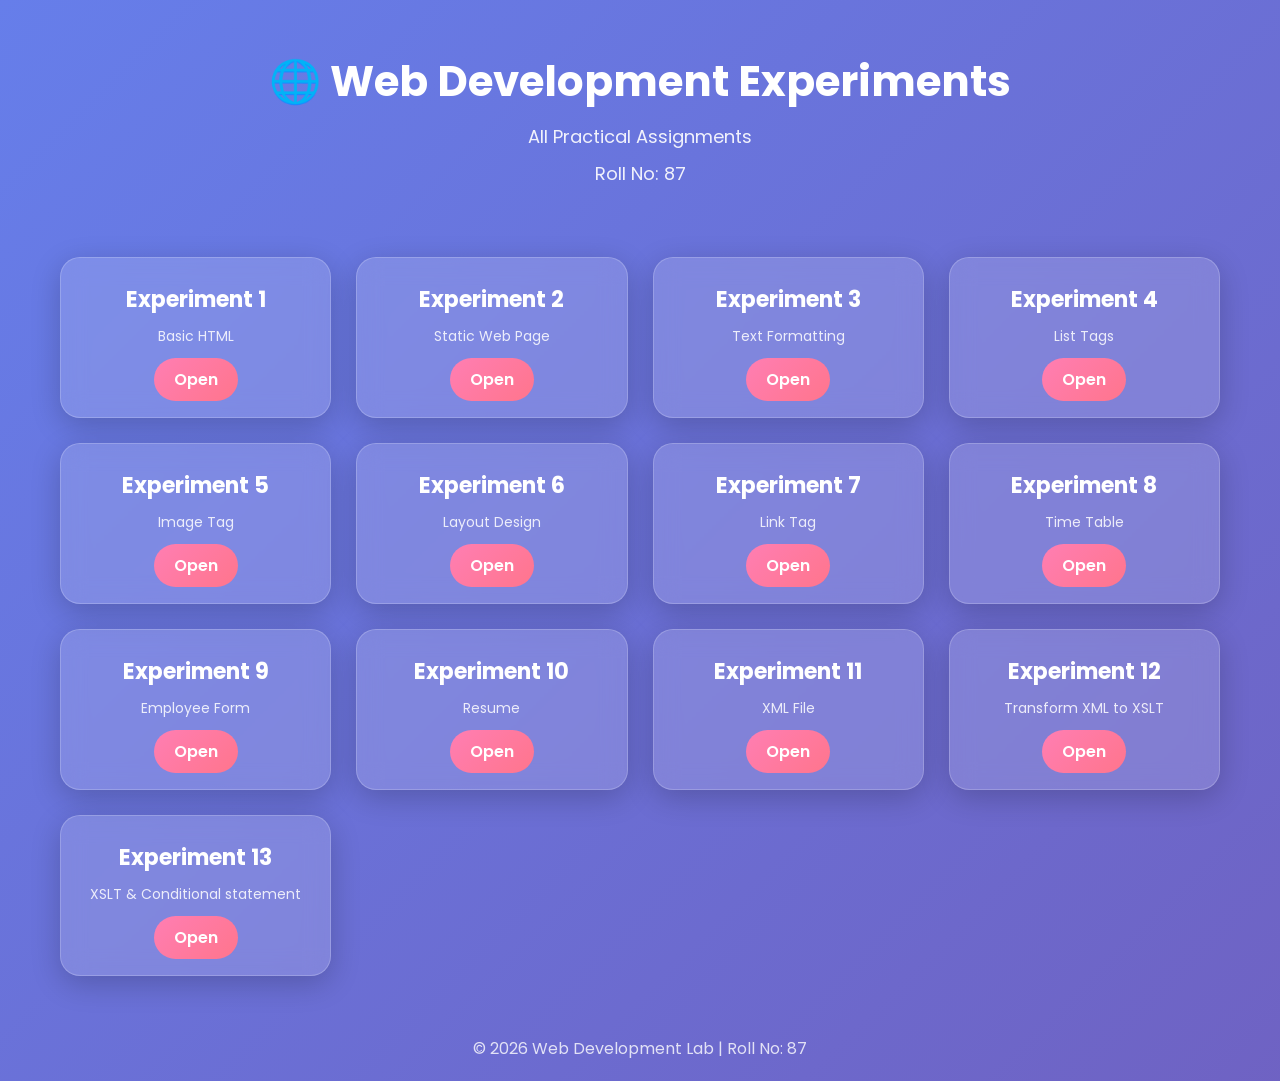
==== index.html @ d7b93d23 "Add files via upload" ====
<!DOCTYPE html>
<html lang="en">
<head>
<meta charset="UTF-8">
<meta name="viewport" content="width=device-width, initial-scale=1.0">
<title>Web Development Experiments</title>

<!-- Google Font -->
<link href="https://fonts.googleapis.com/css2?family=Poppins:wght@300;500;700&display=swap" rel="stylesheet">

<style>
* {
  margin: 0;
  padding: 0;
  box-sizing: border-box;
  font-family: 'Poppins', sans-serif;
}

body {
  height: 100vh;
  background: linear-gradient(135deg, #667eea, #764ba2, #6dd5ed);
  background-size: 400% 400%;
  animation: gradientBG 10s ease infinite;
}

/* Header */
header {
  text-align: center;
  padding: 50px 20px;
  color: white;
}

header h1 {
  font-size: 42px;
  font-weight: 700;
}

header p {
  margin-top: 10px;
  font-size: 18px;
  opacity: 0.9;
}

/* Container */
.container {
  max-width: 1200px;
  margin: auto;
  padding: 20px;
  display: grid;
  grid-template-columns: repeat(auto-fit, minmax(260px, 1fr));
  gap: 25px;
}

/* Glass Cards */
.card {
  background: rgba(255, 255, 255, 0.15);
  backdrop-filter: blur(12px);
  border-radius: 20px;
  padding: 25px;
  text-align: center;
  color: white;
  border: 1px solid rgba(255,255,255,0.2);
  transition: 0.4s;
  box-shadow: 0 8px 30px rgba(0,0,0,0.2);
}

/* Hover Glow */
.card:hover {
  transform: translateY(-10px) scale(1.03);
  box-shadow: 0 15px 40px rgba(0,0,0,0.3);
}

/* Title */
.card h2 {
  margin-bottom: 10px;
  font-size: 22px;
}

/* Text */
.card p {
  font-size: 14px;
  margin-bottom: 20px;
  opacity: 0.85;
}

/* Button */
.btn {
  padding: 10px 20px;
  background: linear-gradient(135deg, #ff7eb3, #ff758c);
  border: none;
  border-radius: 30px;
  color: white;
  font-weight: 600;
  text-decoration: none;
  transition: 0.3s;
}

.btn:hover {
  transform: scale(1.1);
  background: linear-gradient(135deg, #ff4e8c, #ff1e56);
}

/* Footer */
footer {
  text-align: center;
  padding: 20px;
  color: white;
  margin-top: 20px;
  opacity: 0.8;
}

</style>
</head>

<body>

<header>
  <h1>🌐 Web Development Experiments</h1>
  <p>All Practical Assignments</p>
  <p>Roll No: 87</p>
</header>

<div class="container">

  <div class="card"><h2>Experiment 1</h2><p>Basic HTML</p><a href="Experiment-01/index.html" class="btn" target="_blank">Open</a></div>
  <div class="card"><h2>Experiment 2</h2><p>Static Web Page</p><a href="Experiment-02/StaticWebPage.html" class="btn" target="_blank">Open</a></div>
  <div class="card"><h2>Experiment 3</h2><p>Text Formatting</p><a href="Experiment-03/TextFormatting.html" class="btn" target="_blank">Open</a></div>
  <div class="card"><h2>Experiment 4</h2><p>List Tags</p><a href="Experiment-04/List.html" class="btn" target="_blank">Open</a></div>
  <div class="card"><h2>Experiment 5</h2><p>Image Tag</p><a href="Experiment-05/Image.html" class="btn" target="_blank">Open</a></div>
  <div class="card"><h2>Experiment 6</h2><p>Layout Design</p><a href="Experiment-06/main.html" class="btn" target="_blank">Open</a></div>
  <div class="card"><h2>Experiment 7</h2><p>Link Tag</p><a href="Experiment-07/Link_Tag.html" class="btn" target="_blank">Open</a></div>
  <div class="card"><h2>Experiment 8</h2><p>Time Table</p><a href="Experiment-08/TimeTable.html" class="btn" target="_blank">Open</a></div>
  <div class="card"><h2>Experiment 9</h2><p>Employee Form</p><a href="Experiment-09/Employee_Registration_Form.html" class="btn" target="_blank">Open</a></div>
  <div class="card"><h2>Experiment 10</h2><p>Resume</p><a href="Experiment-10/Resume.html" class="btn" target="_blank">Open</a></div>
  <div class="card"><h2>Experiment 11</h2><p>XML File</p><a href="Experiment-11/Books.xml" class="btn" target="_blank">Open</a></div>
  <div class="card"><h2>Experiment 12</h2><p>Transform XML to XSLT</p><a href="Experiment-12/cdcatlog_output.html" class="btn" target="_blank">Open</a></div>
  <div class="card"><h2>Experiment 13</h2><p>XSLT & Conditional statement</p><a href="Experiment-13/students_output.html" class="btn" target="_blank">Open</a></div>

</div>

<footer>
  © 2026 Web Development Lab | Roll No: 87
</footer>

</body>
</html
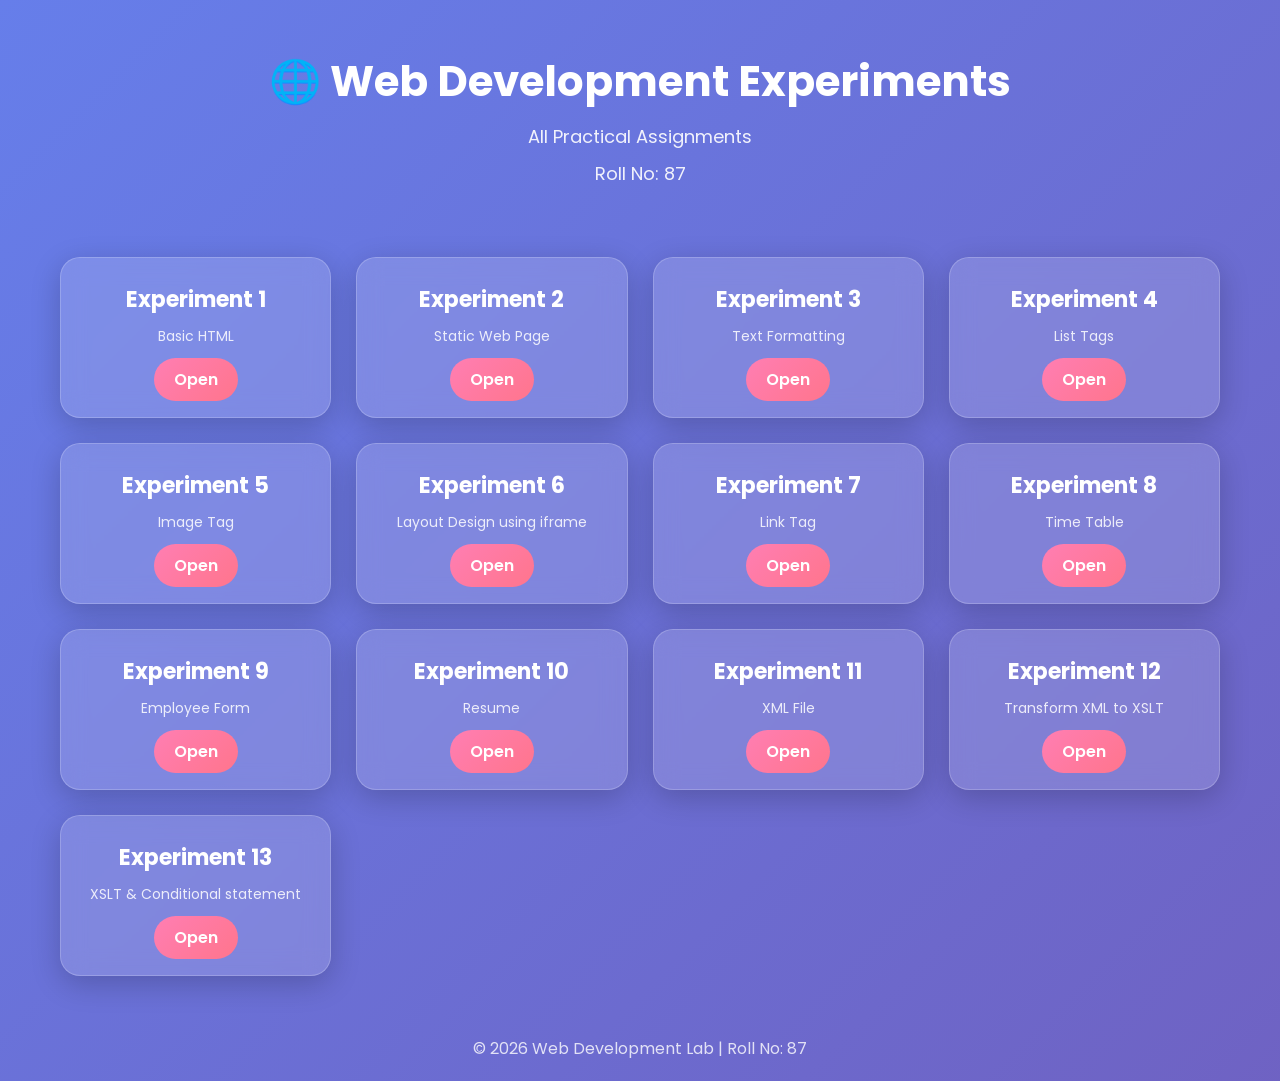
==== commit d3dab447: "Fix HTML formatting and add layout design details" ====
--- a/index.html
+++ b/index.html
@@ -127,7 +127,7 @@
   <div class="card"><h2>Experiment 3</h2><p>Text Formatting</p><a href="Experiment-03/TextFormatting.html" class="btn" target="_blank">Open</a></div>
   <div class="card"><h2>Experiment 4</h2><p>List Tags</p><a href="Experiment-04/List.html" class="btn" target="_blank">Open</a></div>
   <div class="card"><h2>Experiment 5</h2><p>Image Tag</p><a href="Experiment-05/Image.html" class="btn" target="_blank">Open</a></div>
-  <div class="card"><h2>Experiment 6</h2><p>Layout Design</p><a href="Experiment-06/main.html" class="btn" target="_blank">Open</a></div>
+  <div class="card"><h2>Experiment 6</h2><p>Layout Design using iframe</p><a href="Experiment-06/main.html" class="btn" target="_blank">Open</a></div>
   <div class="card"><h2>Experiment 7</h2><p>Link Tag</p><a href="Experiment-07/Link_Tag.html" class="btn" target="_blank">Open</a></div>
   <div class="card"><h2>Experiment 8</h2><p>Time Table</p><a href="Experiment-08/TimeTable.html" class="btn" target="_blank">Open</a></div>
   <div class="card"><h2>Experiment 9</h2><p>Employee Form</p><a href="Experiment-09/Employee_Registration_Form.html" class="btn" target="_blank">Open</a></div>
@@ -143,4 +143,4 @@
 </footer>
 
 </body>
-</html+</html
